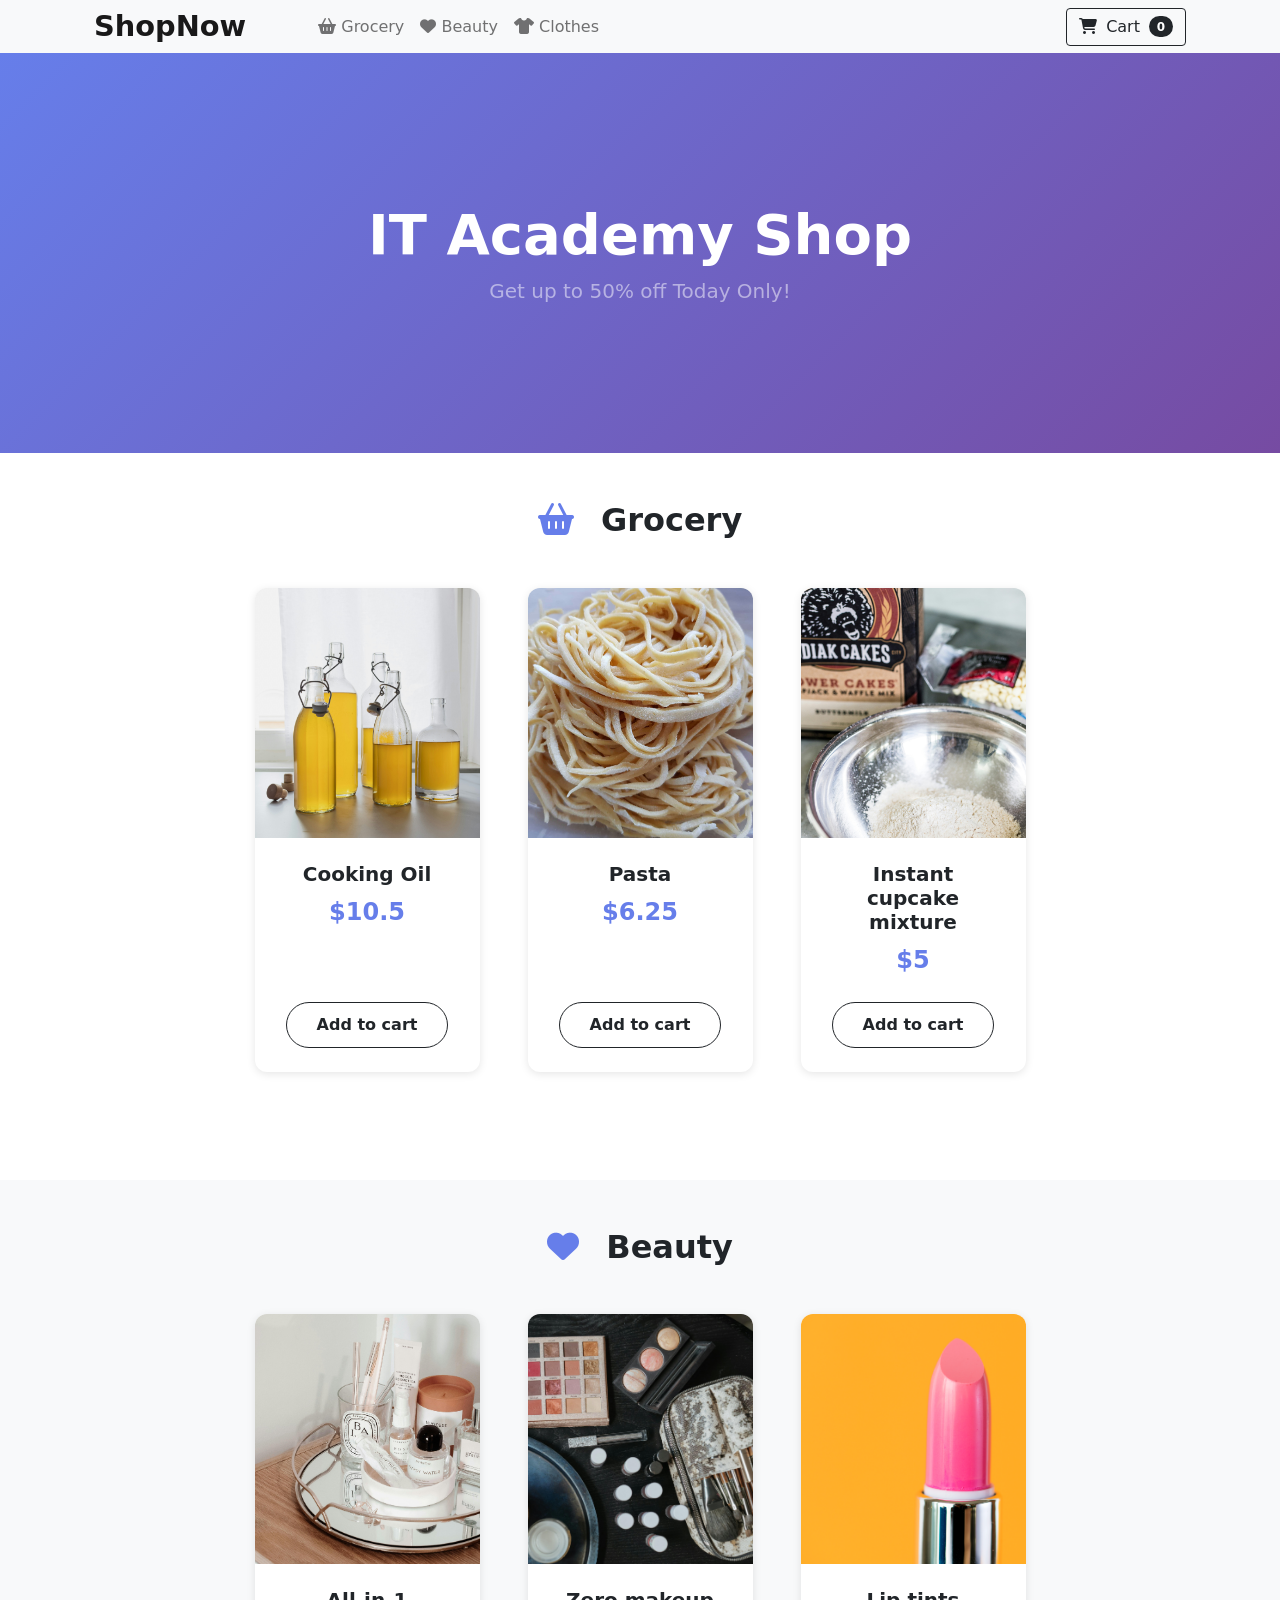
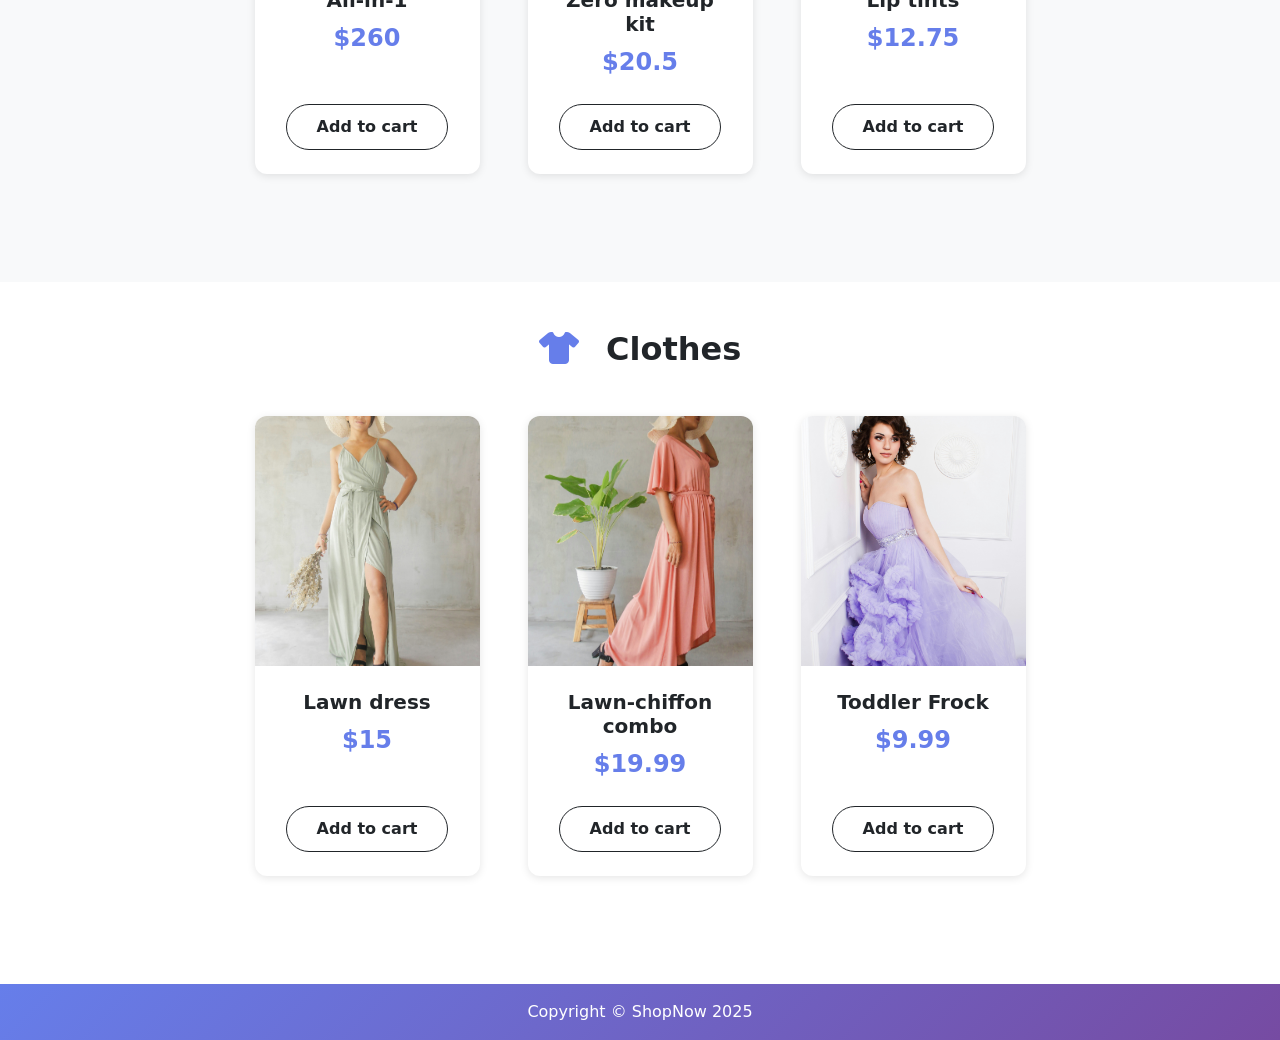
==== index.html @ 0fe74de8 "Merge release/2.2_e-comerce into main" ====
<!DOCTYPE html>
<html lang="en">
  <head>
    <meta charset="utf-8" />
    <meta
      name="viewport"
      content="width=device-width, initial-scale=1, shrink-to-fit=no"
    />
    <meta
      name="description"
      content="ShopNow - Your one-stop shop for grocery, beauty and clothes"
    />
    <meta name="author" content="IT Academy" />
    <meta name="theme-color" content="#212529" />
    <title>ShopNow - Online Shopping</title>
    <!-- Favicon-->
    <link rel="icon" type="image/x-icon" href="images/favicon.ico" />
    <link
      href="https://cdn.jsdelivr.net/npm/bootstrap@5.3.0/dist/css/bootstrap.min.css"
      rel="stylesheet"
      integrity="sha384-9ndCyUaIbzAi2FUVXJi0CjmCapSmO7SnpJef0486qhLnuZ2cdeRhO02iuK6FUUVM"
      crossorigin="anonymous"
    />

    <!-- Fontawesome icons-->
    <link
      rel="stylesheet"
      href="https://cdnjs.cloudflare.com/ajax/libs/font-awesome/6.4.0/css/all.min.css"
      integrity="sha512-iecdLmaskl7CVkqkXNQ/ZH/XLlvWZOJyj7Yy7tcenmpD1ypASozpmT/E0iPtmFIB46ZmdtAc9eNBvH0H/ZpiBw=="
      crossorigin="anonymous"
      referrerpolicy="no-referrer"
    />
    <link rel="stylesheet" href="css/styles.css" />
    <link rel="stylesheet" href="css/custom-styles.css" />
  </head>

  <body>
    <!-- Skip Navigation -->
    <a href="#main-content" class="skip-link visually-hidden-focusable"
      >Skip to main content</a
    >

    <!-- Navigation-->
    <header class="primary-header">
      <nav
        class="navbar py-3 py-lg-0 navbar-light bg-light navbar-expand-lg"
        id="main-nav"
      >
        <div class="container">
          <a class="navbar-brand" href="index.html" aria-label="ShopNow Home"
            >ShopNow</a
          >

          <aside
            class="shopping-cart-wrapper d-flex flex-row order-lg-last align-items-center"
          >
            <button
              class="navbar-toggler order-last"
              type="button"
              data-bs-toggle="collapse"
              data-bs-target="#navbar"
              aria-expanded="false"
              aria-controls="navbar"
              aria-label="Toggle navigation"
            >
              <span class="navbar-toggler-icon"></span>
            </button>

            <div
              class="navbar-nav me-3 me-lg-0 d-flex flex-row align-items-center"
            >
              <button
                class="btn btn-outline-dark cart-button"
                type="button"
                data-bs-toggle="modal"
                data-bs-target="#cartModal"
                data-bs-auto-close="outside"
                aria-label="Open shopping cart"
              >
                <i class="fas fa-shopping-cart me-1" aria-hidden="true"></i>
                <span>Cart</span>
                <span
                  class="badge bg-dark text-white ms-1 rounded-pill"
                  id="count_product"
                  >0</span
                >
              </button>
            </div>
          </aside>

          <nav id="navbar" class="navbar-collapse collapse">
            <ul class="navbar-nav me-auto mb-4 mb-lg-0 ms-lg-5">
              <li class="nav-item">
                <a class="nav-link" href="#grocery">
                  <i class="fas fa-shopping-basket" aria-hidden="true"></i>
                  <span>Grocery</span>
                </a>
              </li>
              <li class="nav-item">
                <a class="nav-link" href="#beauty">
                  <i class="fas fa-heart" aria-hidden="true"></i>
                  <span>Beauty</span>
                </a>
              </li>
              <li class="nav-item">
                <a class="nav-link" href="#clothes">
                  <i class="fas fa-tshirt" aria-hidden="true"></i>
                  <span>Clothes</span>
                </a>
              </li>
            </ul>
          </nav>
        </div>
      </nav>
    </header>

    <main id="main-content">
      <!-- Hero Section -->
      <section class="hero py-5" aria-label="Promotional banner">
        <div class="container px-4 px-lg-5 my-5">
          <div class="text-center text-white">
            <h1 class="display-4 fw-bolder">IT Academy Shop</h1>
            <p class="lead fw-normal text-white-50 mb-0">
              Get up to 50% off Today Only!
            </p>
          </div>
        </div>
      </section>

      <!-- Product Sections -->
      <article class="product-section pt-5" id="grocery">
        <h2 class="text-center">
          <i class="fas fa-shopping-basket pe-3" aria-hidden="true"></i>
          <span>Grocery</span>
        </h2>
        <div class="container px-4 px-lg-5 mt-5">
          <div
            class="row gx-4 gx-lg-5 row-cols-2 row-cols-md-3 row-cols-xl-4 justify-content-center"
          >
            <!-- Product Cards -->
            <div class="col mb-5">
              <article class="card product-card h-100">
                <img
                  class="card-img-top product-img"
                  src="./images/product_example_1.jpg"
                  alt="Cooking Oil product image"
                  loading="lazy"
                />
                <div class="card-body p-4">
                  <div class="text-center">
                    <h3 class="h5 fw-bolder">Cooking Oil</h3>
                    <p class="price">$10.5</p>
                  </div>
                </div>
                <div class="card-footer p-4 pt-0 border-top-0 bg-transparent">
                  <div class="text-center">
                    <button
                      type="button"
                      class="btn btn-outline-dark add-to-cart"
                      data-product-id="1"
                      aria-label="Add Cooking Oil to cart"
                    >
                      Add to cart
                    </button>
                  </div>
                </div>
              </article>
            </div>
            <div class="col mb-5">
              <article class="card product-card h-100">
                <img
                  class="card-img-top product-img"
                  src="./images/product_example_2.jpg"
                  alt="Pasta product image"
                  loading="lazy"
                />
                <div class="card-body p-4">
                  <div class="text-center">
                    <h3 class="h5 fw-bolder">Pasta</h3>
                    <p class="price">$6.25</p>
                  </div>
                </div>
                <div class="card-footer p-4 pt-0 border-top-0 bg-transparent">
                  <div class="text-center">
                    <button
                      type="button"
                      class="btn btn-outline-dark add-to-cart"
                      data-product-id="2"
                      aria-label="Add Pasta to cart"
                    >
                      Add to cart
                    </button>
                  </div>
                </div>
              </article>
            </div>
            <div class="col mb-5">
              <article class="card product-card h-100">
                <img
                  class="card-img-top product-img"
                  src="./images/product_example_3.jpg"
                  alt="Instant cupcake mixture product image"
                  loading="lazy"
                />
                <div class="card-body p-4">
                  <div class="text-center">
                    <h3 class="h5 fw-bolder">Instant cupcake mixture</h3>
                    <p class="price">$5</p>
                  </div>
                </div>
                <div class="card-footer p-4 pt-0 border-top-0 bg-transparent">
                  <div class="text-center">
                    <button
                      type="button"
                      class="btn btn-outline-dark add-to-cart"
                      data-product-id="3"
                      aria-label="Add Instant cupcake mixture to cart"
                    >
                      Add to cart
                    </button>
                  </div>
                </div>
              </article>
            </div>
          </div>
        </div>
      </article>
      <article class="product-section pt-5" id="beauty">
        <h2 class="text-center">
          <i class="fas fa-heart pe-3" aria-hidden="true"></i>
          <span>Beauty</span>
        </h2>
        <div class="container px-4 px-lg-5 mt-5">
          <div
            class="row gx-4 gx-lg-5 row-cols-2 row-cols-md-3 row-cols-xl-4 justify-content-center"
          >
            <!-- Product Cards -->
            <div class="col mb-5">
              <article class="card product-card h-100">
                <img
                  class="card-img-top product-img"
                  src="./images/product_example_4.jpg"
                  alt="All-in-1 product image"
                  loading="lazy"
                />
                <div class="card-body p-4">
                  <div class="text-center">
                    <h3 class="h5 fw-bolder">All-in-1</h3>
                    <p class="price">$260</p>
                  </div>
                </div>
                <div class="card-footer p-4 pt-0 border-top-0 bg-transparent">
                  <div class="text-center">
                    <button
                      type="button"
                      class="btn btn-outline-dark add-to-cart"
                      data-product-id="4"
                      aria-label="Add All-in-1 to cart"
                    >
                      Add to cart
                    </button>
                  </div>
                </div>
              </article>
            </div>
            <div class="col mb-5">
              <article class="card product-card h-100">
                <img
                  class="card-img-top product-img"
                  src="./images/product_example_5.jpg"
                  alt="Zero makeup kit product image"
                  loading="lazy"
                />
                <div class="card-body p-4">
                  <div class="text-center">
                    <h3 class="h5 fw-bolder">Zero makeup kit</h3>
                    <p class="price">$20.5</p>
                  </div>
                </div>
                <div class="card-footer p-4 pt-0 border-top-0 bg-transparent">
                  <div class="text-center">
                    <button
                      type="button"
                      class="btn btn-outline-dark add-to-cart"
                      data-product-id="5"
                      aria-label="Add Zero makeup kit to cart"
                    >
                      Add to cart
                    </button>
                  </div>
                </div>
              </article>
            </div>
            <div class="col mb-5">
              <article class="card product-card h-100">
                <img
                  class="card-img-top product-img"
                  src="./images/product_example_6.jpg"
                  alt="Lip tints product image"
                  loading="lazy"
                />
                <div class="card-body p-4">
                  <div class="text-center">
                    <h3 class="h5 fw-bolder">Lip tints</h3>
                    <p class="price">$12.75</p>
                  </div>
                </div>
                <div class="card-footer p-4 pt-0 border-top-0 bg-transparent">
                  <div class="text-center">
                    <button
                      type="button"
                      class="btn btn-outline-dark add-to-cart"
                      data-product-id="6"
                      aria-label="Add Lip tints to cart"
                    >
                      Add to cart
                    </button>
                  </div>
                </div>
              </article>
            </div>
          </div>
        </div>
      </article>
      <article class="product-section pt-5" id="clothes">
        <h2 class="text-center">
          <i class="fas fa-tshirt pe-3" aria-hidden="true"></i>
          <span>Clothes</span>
        </h2>
        <div class="container px-4 px-lg-5 mt-5">
          <div
            class="row gx-4 gx-lg-5 row-cols-2 row-cols-md-3 row-cols-xl-4 justify-content-center"
          >
            <!-- Product Cards -->
            <div class="col mb-5">
              <article class="card product-card h-100">
                <img
                  class="card-img-top product-img"
                  src="./images/product_example_7.jpg"
                  alt="Lawn dress product image"
                  loading="lazy"
                />
                <div class="card-body p-4">
                  <div class="text-center">
                    <h3 class="h5 fw-bolder">Lawn dress</h3>
                    <p class="price">$15</p>
                  </div>
                </div>
                <div class="card-footer p-4 pt-0 border-top-0 bg-transparent">
                  <div class="text-center">
                    <button
                      type="button"
                      class="btn btn-outline-dark add-to-cart"
                      data-product-id="7"
                      aria-label="Add Lawn dress to cart"
                    >
                      Add to cart
                    </button>
                  </div>
                </div>
              </article>
            </div>
            <div class="col mb-5">
              <article class="card product-card h-100">
                <img
                  class="card-img-top product-img"
                  src="./images/product_example_8.jpg"
                  alt="Lawn-chiffon combo product image"
                  loading="lazy"
                />
                <div class="card-body p-4">
                  <div class="text-center">
                    <h3 class="h5 fw-bolder">Lawn-chiffon combo</h3>
                    <p class="price">$19.99</p>
                  </div>
                </div>
                <div class="card-footer p-4 pt-0 border-top-0 bg-transparent">
                  <div class="text-center">
                    <button
                      type="button"
                      class="btn btn-outline-dark add-to-cart"
                      data-product-id="8"
                      aria-label="Add Lawn-chiffon combo to cart"
                    >
                      Add to cart
                    </button>
                  </div>
                </div>
              </article>
            </div>
            <div class="col mb-5">
              <article class="card product-card h-100">
                <img
                  class="card-img-top product-img"
                  src="./images/product_example_9.jpg"
                  alt="Toddler Frock product image"
                  loading="lazy"
                />
                <div class="card-body p-4">
                  <div class="text-center">
                    <h3 class="h5 fw-bolder">Toddler Frock</h3>
                    <p class="price">$9.99</p>
                  </div>
                </div>
                <div class="card-footer p-4 pt-0 border-top-0 bg-transparent">
                  <div class="text-center">
                    <button
                      type="button"
                      class="btn btn-outline-dark add-to-cart"
                      data-product-id="9"
                      aria-label="Add Toddler Frock to cart"
                    >
                      Add to cart
                    </button>
                  </div>
                </div>
              </article>
            </div>
          </div>
        </div>
      </article>
    </main>

    <!-- Footer-->
    <footer class="py-3 bg-dark">
      <div class="container">
        <p class="m-0 text-center text-white">
          Copyright &copy; ShopNow <span id="current-year">2025</span>
        </p>
      </div>
    </footer>

    <div
      class="modal fade"
      id="cartModal"
      tabindex="-1"
      aria-labelledby="cartModalLabel"
      aria-hidden="true"
    >
      <div class="modal-dialog modal-xl">
        <div class="modal-content">
          <div class="modal-header">
            <h5 class="modal-title" id="cartModalLabel">
              <i class="fas fa-cart-arrow-down" aria-hidden="true"></i>
              My Cart
            </h5>
            <button
              type="button"
              class="btn-close"
              data-bs-dismiss="modal"
              aria-label="Close"
            ></button>
          </div>
          <div class="modal-body">
            <h3 class="text-center bill px-5">Shopping Cart</h3>
            <div class="table-responsive">
              <table class="table">
                <thead>
                  <tr>
                    <th scope="col">Product</th>
                    <th scope="col">Price</th>
                    <th scope="col">Quantity</th>
                    <th scope="col">Total <small>(with discount)</small></th>
                  </tr>
                </thead>
                <tbody id="cart_list"></tbody>
              </table>
            </div>
            <div class="text-center fs-3">
              Total: $<span id="total_price">0.00</span>
            </div>
            <div class="text-center">
              <a href="checkout.html" class="btn btn-primary m-3">Checkout</a>
              <button
                type="button"
                class="btn btn-secondary m-3"
                id="clean-cart"
              >
                Clean Cart
              </button>
            </div>
          </div>
        </div>
      </div>
    </div>

    <!-- Bootstrap core JS-->
    <script
      src="https://cdn.jsdelivr.net/npm/bootstrap@5.3.0/dist/js/bootstrap.bundle.min.js"
      integrity="sha384-geWF76RCwLtnZ8qwWowPQNguL3RmwHVBC9FhGdlKrxdiJJigb/j/68SIy3Te4Bkz"
      crossorigin="anonymous"
    ></script>

    <!-- Core theme JS-->
    <script src="js/shop.js" type="module"></script>
    <script src="js/checkout.js" type="module"></script>
  </body>
</html>
---- css/custom-styles.css ----
.hero {
  background: linear-gradient(135deg, #667eea 0%, #764ba2 100%);
  min-height: 400px;
  display: flex;
  align-items: center;
  position: relative;
  overflow: hidden;
}
.conteiner h1{
    min-width: 100% !important;
}

/* Cards*/
.product-card {
  transition: all 0.3s ease;
  border: none;
  box-shadow: 0 2px 8px rgba(0, 0, 0, 0.1);
  border-radius: 12px;
  overflow: hidden;
}

.product-card:hover {
  transform: translateY(-8px);
  box-shadow: 0 12px 24px rgba(0, 0, 0, 0.15);
}

.product-img {
  height: 250px;
  object-fit: cover;
  transition: transform 0.3s ease;
}

.product-card:hover .product-img {
  transform: scale(1.05);
}

.price {
  font-size: 1.5rem;
  font-weight: 700;
  color: #667eea;
  margin: 0;
}

.add-to-cart {
  transition: all 0.3s ease;
  border-radius: 25px;
  padding: 10px 30px;
  font-weight: 600;
}

.add-to-cart:hover {
  background-color: #667eea;
  border-color: #667eea;
  color: white;
  transform: scale(1.05);
}

/* Navbar Profesional */
.navbar {
  box-shadow: 0 2px 10px rgba(0, 0, 0, 0.1);
  transition: all 0.3s ease;
}

.navbar-brand {
  font-size: 1.8rem;
  font-weight: 700;
}

.nav-link {
  position: relative;
  transition: color 0.3s ease;
  font-weight: 500;
}

.nav-link::after {
  content: "";
  position: absolute;
  bottom: -5px;
  left: 50%;
  transform: translateX(-50%);
  width: 0;
  height: 3px;
  background: linear-gradient(135deg, #667eea 0%, #764ba2 100%);
  transition: width 0.3s ease;
}

.nav-link:hover::after {
  width: 95%;
}

/* Checkout Page Mejorado */
.checkout-header {
  background: linear-gradient(135deg, #667eea 0%, #764ba2 100%);
  color: rgb(255, 255, 255);
  padding: 40px 0;
  margin-bottom: 40px;
  border-radius: 25px;
}

.bord {
  border: none !important;
  border-radius: 20px;
  background: white;
}

.form-control {
  border-radius: 10px;
  border: 2px solid #e9ecef;
  padding: 12px 15px;
  transition: all 0.3s ease;
}

.form-control:focus {
  border-color: #667eea;
  box-shadow: 0 0 0 0.2rem rgba(102, 126, 234, 0.25);
}

.form-label {
  font-weight: 600;
  color: #495057;
  margin-bottom: 8px;
}

#btn {
  background: linear-gradient(135deg, #667eea 0%, #764ba2 100%);
  border: none;
  border-radius: 25px;
  padding: 12px 40px;
  font-weight: 600;
  transition: all 0.3s ease;
}

#btn:hover {
  transform: translateY(-2px);
  box-shadow: 0 10px 20px rgba(102, 126, 234, 0.3);
}

/* Modal del Carrito Mejorado */
.modal-content {
  border: none;
  box-shadow: 0 10px 40px rgba(0, 0, 0, 0.2);
}

.modal-header {
  background: linear-gradient(135deg, #667eea 0%, #764ba2 100%);
  color: white;
  padding: 20px 30px;
}

/* Secciones de Productos */
.product-section {
  padding: 60px 0;
  background-color: #f8f9fa;
}

.product-section:nth-child(even) {
  background-color: white;
}

.product-section h2 {
  font-weight: 700;
  margin-bottom: 40px;
  position: relative;
}

.product-section h2 i {
  color: #667eea;
}

/* Footer Profesional */
footer {
  background: linear-gradient(135deg, #667eea 0%, #764ba2 100%);
  padding: 30px 0;
  position: relative;
  overflow: hidden;
}

footer p {
  position: relative;
  z-index: 1;
  margin: 0;
  font-weight: 500;
}
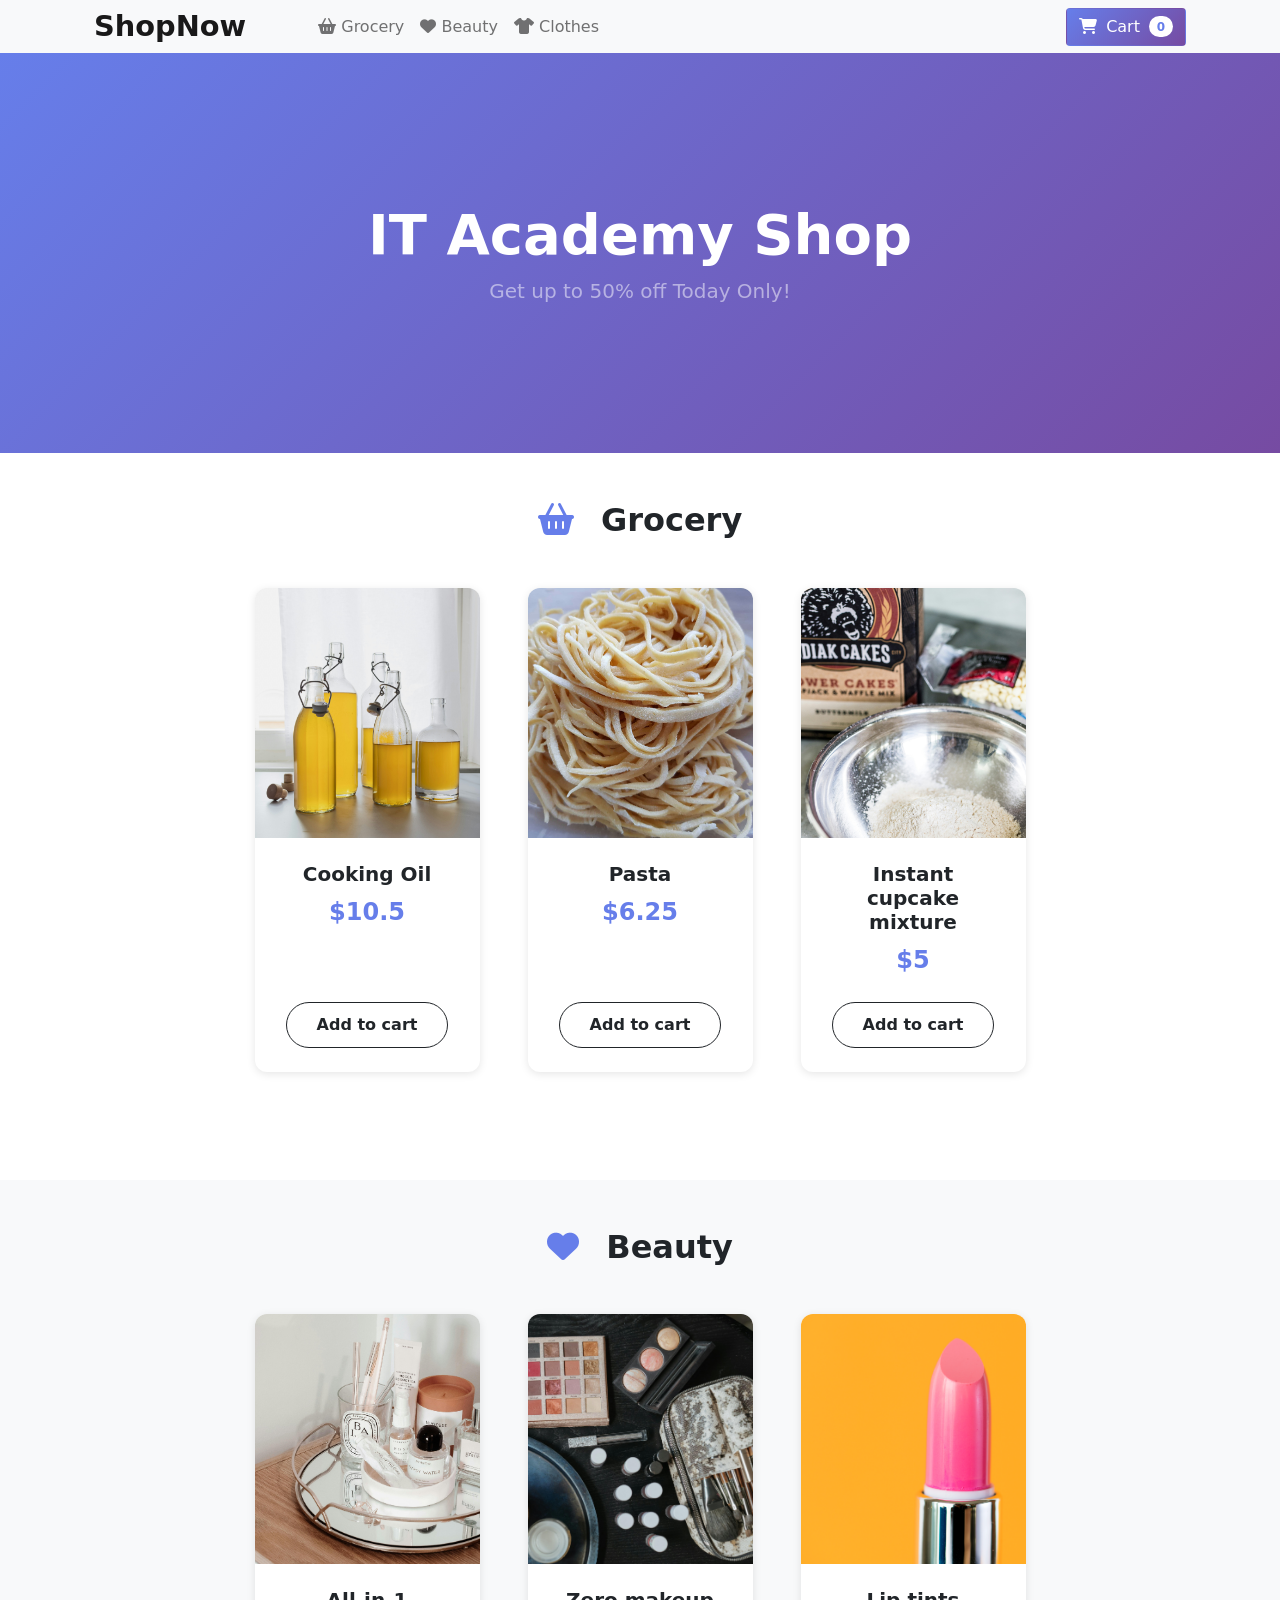
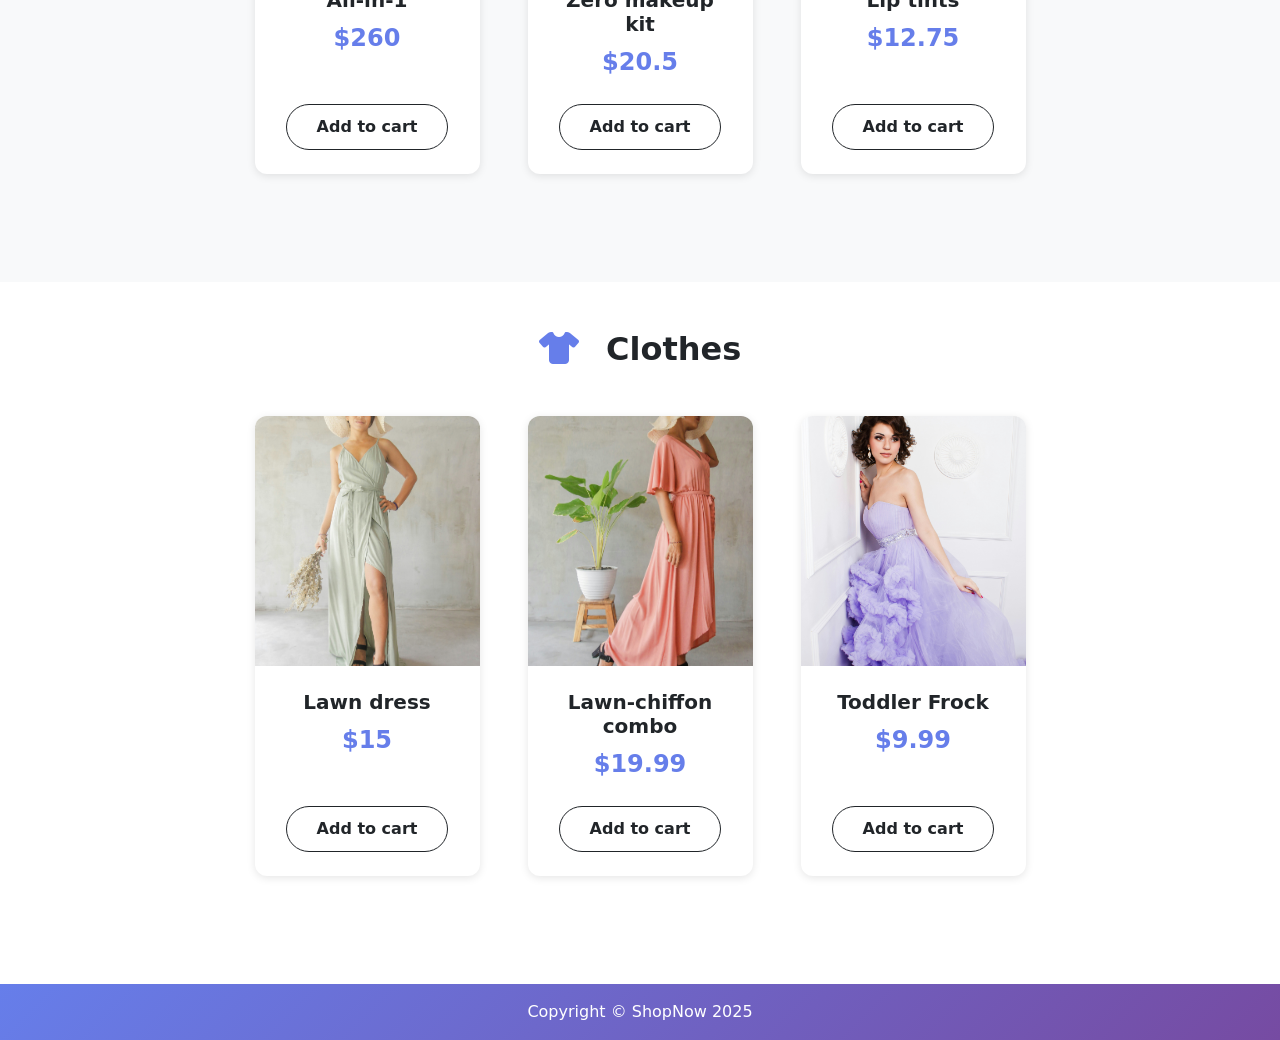
==== commit 8c290051: "improve checkout button state control and unify button styles" ====
--- a/index.html
+++ b/index.html
@@ -70,7 +70,7 @@
               class="navbar-nav me-3 me-lg-0 d-flex flex-row align-items-center"
             >
               <button
-                class="btn btn-outline-dark cart-button"
+                class="btn btn-modalPrimary cart-button"
                 type="button"
                 data-bs-toggle="modal"
                 data-bs-target="#cartModal"
@@ -80,7 +80,7 @@
                 <i class="fas fa-shopping-cart me-1" aria-hidden="true"></i>
                 <span>Cart</span>
                 <span
-                  class="badge bg-dark text-white ms-1 rounded-pill"
+                  class="badge bg-white textCart ms-1 rounded-pill"
                   id="count_product"
                   >0</span
                 >
@@ -470,10 +470,18 @@
               Total: $<span id="total_price">0.00</span>
             </div>
             <div class="text-center">
-              <a href="checkout.html" class="btn btn-primary m-3">Checkout</a>
               <button
                 type="button"
-                class="btn btn-secondary m-3"
+                href="./checkout.html"
+                class="btn btn-modalPrimary m-3"
+                id="checkoutButton"
+                disabled
+              >
+                Checkout
+              </button>
+              <button
+                type="button"
+                class="btn btn-modalSecondary m-3"
                 id="clean-cart"
               >
                 Clean Cart
--- a/css/custom-styles.css
+++ b/css/custom-styles.css
@@ -6,11 +6,10 @@
   position: relative;
   overflow: hidden;
 }
-.conteiner h1{
-    min-width: 100% !important;
+.conteiner h1 {
+  min-width: 100% !important;
 }
 
-/* Cards*/
 .product-card {
   transition: all 0.3s ease;
   border: none;
@@ -55,7 +54,6 @@
   transform: scale(1.05);
 }
 
-/* Navbar Profesional */
 .navbar {
   box-shadow: 0 2px 10px rgba(0, 0, 0, 0.1);
   transition: all 0.3s ease;
@@ -88,7 +86,6 @@
   width: 95%;
 }
 
-/* Checkout Page Mejorado */
 .checkout-header {
   background: linear-gradient(135deg, #667eea 0%, #764ba2 100%);
   color: rgb(255, 255, 255);
@@ -135,19 +132,39 @@
   box-shadow: 0 10px 20px rgba(102, 126, 234, 0.3);
 }
 
-/* Modal del Carrito Mejorado */
 .modal-content {
   border: none;
   box-shadow: 0 10px 40px rgba(0, 0, 0, 0.2);
 }
 
+.btn-modalPrimary {
+  background: linear-gradient(135deg, #667eea 0%, #764ba2 100%);
+  color: white !important;
+}
+
+.btn-modalPrimary:hover {
+  transform: scale(1.05);
+  box-shadow: 0 10px 20px rgba(102, 126, 234, 0.3);
+}
+.btn-modalSecondary {
+  background: linear-gradient(135deg, #764ba2 0%, #667eea 100%);
+  color: white !important;
+}
+
+.btn-modalSecondary:hover {
+  transform: scale(1.05);
+  box-shadow: 0 10px 20px rgba(102, 126, 234, 0.3);
+}
+
+.textCart {
+  color: #667eea !important;
+}
 .modal-header {
   background: linear-gradient(135deg, #667eea 0%, #764ba2 100%);
   color: white;
   padding: 20px 30px;
 }
 
-/* Secciones de Productos */
 .product-section {
   padding: 60px 0;
   background-color: #f8f9fa;
@@ -167,7 +184,6 @@
   color: #667eea;
 }
 
-/* Footer Profesional */
 footer {
   background: linear-gradient(135deg, #667eea 0%, #764ba2 100%);
   padding: 30px 0;
